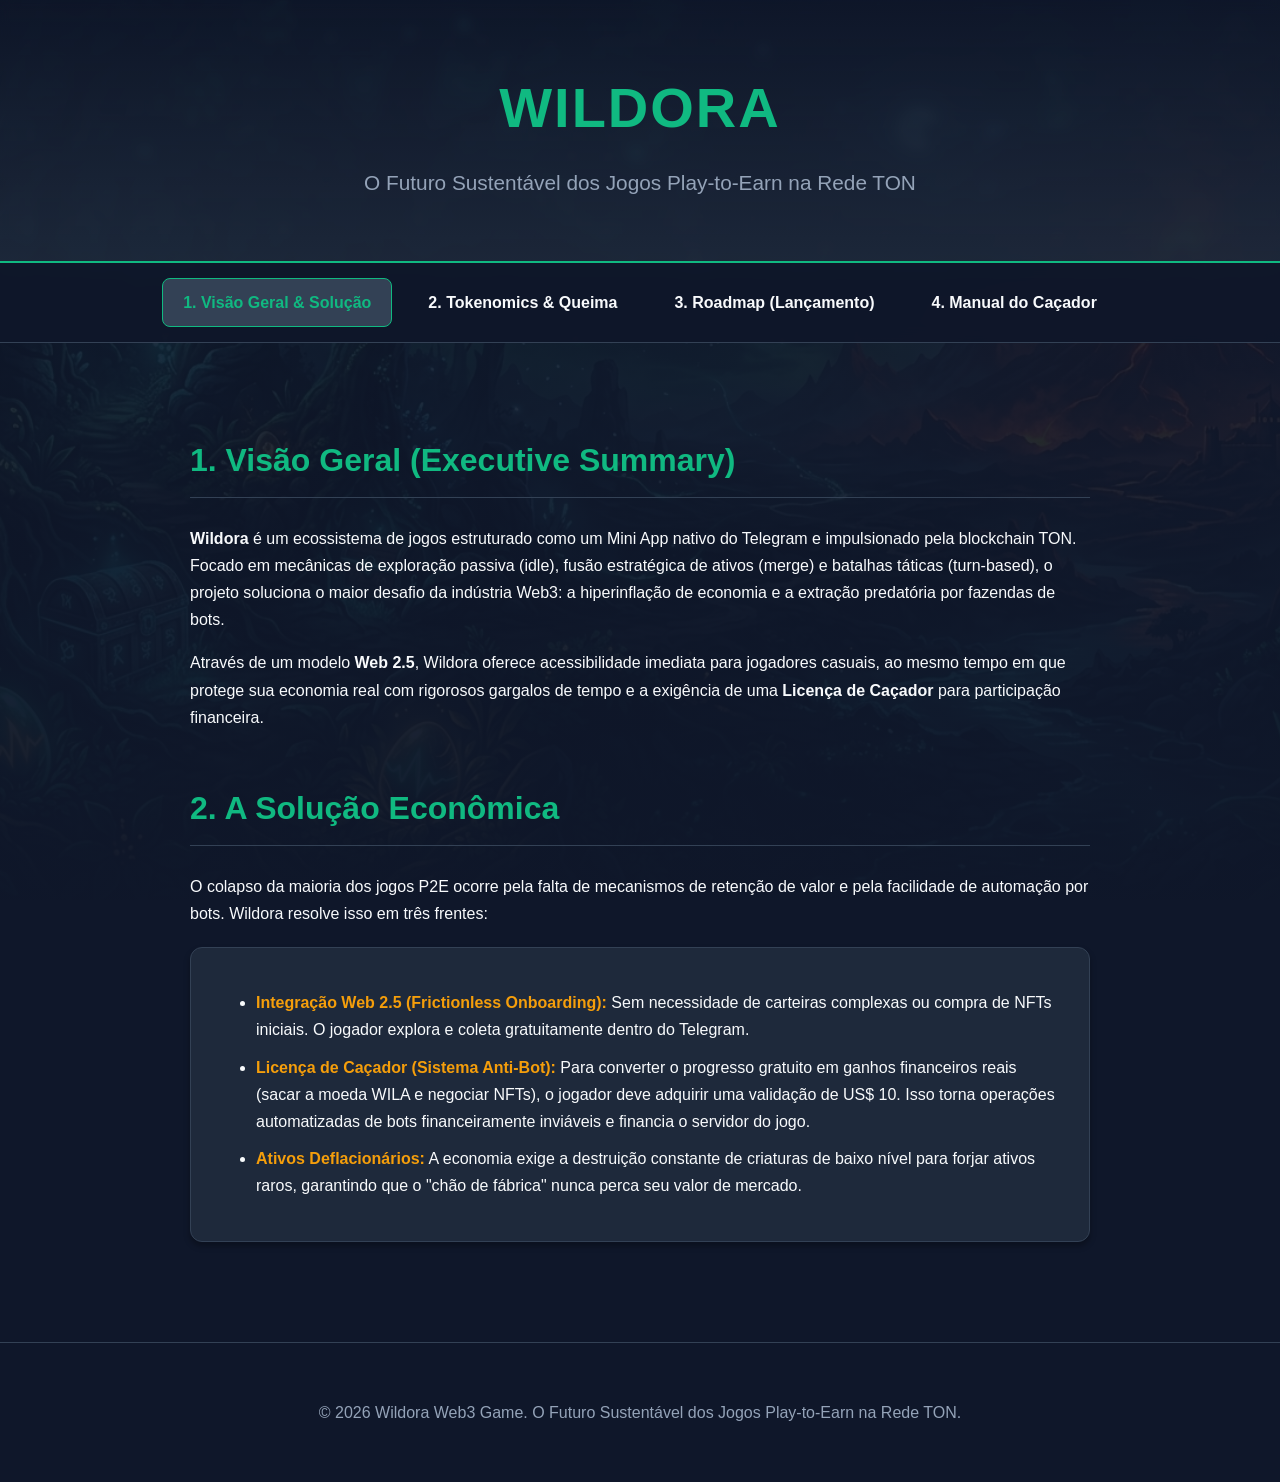
==== whitepaper.html @ 3277365c "Add files via upload" ====
﻿<!DOCTYPE html>
<html lang="pt-BR">
<head>
    <meta charset="UTF-8">
    <meta name="viewport" content="width=device-width, initial-scale=1.0">
    <title>Wildora - Whitepaper Oficial v1.1</title>
    <style>
        :root {
            --bg-color: #0f172a;
            --surface-color: #1e293b;
            --surface-hover: #334155;
            --primary: #10b981;
            --primary-glow: rgba(16, 185, 129, 0.3);
            --text-main: #f8fafc;
            --text-muted: #94a3b8;
            --accent: #f59e0b;
        }
        body {
            font-family: 'Segoe UI', Roboto, Helvetica, Arial, sans-serif;
            background-color: var(--bg-color);
            background-image: linear-gradient(rgba(15, 23, 42, 0.85), rgba(15, 23, 42, 0.98)), url('bg-whitepaper.jpg');
            background-size: cover;
            background-position: center top;
            background-attachment: fixed;
            color: var(--text-main);
            line-height: 1.7;
            margin: 0;
            padding: 0;
        }
        header {
            background: linear-gradient(180deg, rgba(15,23,42,0.6) 0%, rgba(30,41,59,0.85) 100%); backdrop-filter: blur(5px);
            padding: 60px 20px;
            text-align: center;
            border-bottom: 2px solid var(--primary);
            box-shadow: 0 4px 20px var(--primary-glow);
        }
        h1 { margin: 0; font-size: 3.5rem; color: var(--primary); letter-spacing: 2px; }
        p.subtitle { font-size: 1.3rem; color: var(--text-muted); max-width: 600px; margin: 10px auto 0; }
        
        nav {
            display: flex;
            justify-content: center;
            gap: 15px;
            padding: 15px;
            background: rgba(15, 23, 42, 0.95);
            position: sticky;
            top: 0;
            z-index: 100;
            border-bottom: 1px solid var(--surface-hover);
            backdrop-filter: blur(10px);
            flex-wrap: wrap;
        }
        nav a {
            color: var(--text-main);
            text-decoration: none;
            font-weight: 600;
            padding: 10px 20px;
            border-radius: 8px;
            transition: all 0.3s ease;
            border: 1px solid transparent;
        }
        nav a:hover, nav a.active {
            background: var(--surface-hover);
            color: var(--primary);
            border-color: var(--primary);
        }
        
        .container {
            max-width: 900px;
            margin: 0 auto;
            padding: 40px 20px;
        }
        
        .section { display: none; animation: fadeIn 0.5s ease; }
        .section.active { display: block; }
        
        @keyframes fadeIn { from { opacity: 0; transform: translateY(10px); } to { opacity: 1; transform: translateY(0); } }
        
        h2 { color: var(--primary); border-bottom: 1px solid var(--surface-hover); padding-bottom: 10px; margin-top: 50px; font-size: 2rem; }
        h3 { color: var(--accent); margin-top: 30px; font-size: 1.4rem; }
        
        .card {
            background: var(--surface-color);
            padding: 25px;
            border-radius: 12px;
            margin-top: 20px;
            border: 1px solid var(--surface-hover);
            box-shadow: 0 4px 6px rgba(0,0,0,0.3);
        }
        
        .grid-2 { display: grid; grid-template-columns: 1fr 1fr; gap: 20px; }
        @media(max-width: 600px){ .grid-2 { grid-template-columns: 1fr; } }
        
        .token-box {
            text-align: center;
            padding: 20px;
            background: rgba(16, 185, 129, 0.1);
            border: 1px solid var(--primary);
            border-radius: 12px;
        }
        .token-box h4 { margin: 0; font-size: 2rem; color: var(--text-main); }
        .token-box span { color: var(--primary); font-weight: bold; }

        .phase-box {
            border-left: 4px solid var(--primary);
            padding-left: 20px;
            margin-bottom: 30px;
            background: rgba(30, 41, 59, 0.5);
            padding: 20px;
            border-radius: 0 12px 12px 0;
        }
        .phase-box h4 { color: var(--text-main); margin-top: 0; font-size: 1.2rem; }
        
        .highlight { color: var(--primary); font-weight: bold; }
        .accent { color: var(--accent); font-weight: bold; }
        
        ul li { margin-bottom: 10px; }
        
        footer { text-align: center; padding: 40px; color: var(--text-muted); border-top: 1px solid var(--surface-hover); margin-top: 60px; }
    </style>
</head>
<body>

    <header>
        <h1>WILDORA</h1>
        <p class="subtitle">O Futuro Sustentável dos Jogos Play-to-Earn na Rede TON</p>
    </header>

    <nav>
        <a href="#overview" class="nav-link active" onclick="showSection('overview')">1. Visão Geral & Solução</a>
        <a href="#tokenomics" class="nav-link" onclick="showSection('tokenomics')">2. Tokenomics & Queima</a>
        <a href="#roadmap" class="nav-link" onclick="showSection('roadmap')">3. Roadmap (Lançamento)</a>
        <a href="#manual" class="nav-link" onclick="showSection('manual')">4. Manual do Caçador</a>
    </nav>

    <div class="container">
        
        <!-- VISÃO GERAL -->
        <div id="overview" class="section active">
            <h2>1. Visão Geral (Executive Summary)</h2>
            <p><strong>Wildora</strong> é um ecossistema de jogos estruturado como um Mini App nativo do Telegram e impulsionado pela blockchain TON. Focado em mecânicas de exploração passiva (idle), fusão estratégica de ativos (merge) e batalhas táticas (turn-based), o projeto soluciona o maior desafio da indústria Web3: a hiperinflação de economia e a extração predatória por fazendas de bots.</p>
            <p>Através de um modelo <strong>Web 2.5</strong>, Wildora oferece acessibilidade imediata para jogadores casuais, ao mesmo tempo em que protege sua economia real com rigorosos gargalos de tempo e a exigência de uma <strong>Licença de Caçador</strong> para participação financeira.</p>
            
            <h2>2. A Solução Econômica</h2>
            <p>O colapso da maioria dos jogos P2E ocorre pela falta de mecanismos de retenção de valor e pela facilidade de automação por bots. Wildora resolve isso em três frentes:</p>
            
            <div class="card">
                <ul>
                    <li><span class="accent">Integração Web 2.5 (Frictionless Onboarding):</span> Sem necessidade de carteiras complexas ou compra de NFTs iniciais. O jogador explora e coleta gratuitamente dentro do Telegram.</li>
                    <li><span class="accent">Licença de Caçador (Sistema Anti-Bot):</span> Para converter o progresso gratuito em ganhos financeiros reais (sacar a moeda WILA e negociar NFTs), o jogador deve adquirir uma validação de US$ 10. Isso torna operações automatizadas de bots financeiramente inviáveis e financia o servidor do jogo.</li>
                    <li><span class="accent">Ativos Deflacionários:</span> A economia exige a destruição constante de criaturas de baixo nível para forjar ativos raros, garantindo que o "chão de fábrica" nunca perca seu valor de mercado.</li>
                </ul>
            </div>
        </div>

        <!-- TOKENOMICS -->
        <div id="tokenomics" class="section">
            <h2>3. Tokenomics: A Moeda WILA</h2>
            <p><strong>WILA</strong> é o token utilitário central do ecossistema, operando na rede TON para garantir liquidez instantânea e taxas de transação centavadas.</p>

            <div class="grid-2" style="margin-bottom: 30px;">
                <div class="token-box">
                    <span>Fornecimento Total (Supply)</span>
                    <h4>10.000.000.000</h4>
                    <p>10 Bilhões de WILA</p>
                </div>
                <div class="token-box" style="border-color: var(--accent);">
                    <span style="color: var(--accent);">Injeção de Liquidez Exclusiva</span>
                    <h4>40% do Faturamento</h4>
                    <p>Fase 1 destina 40% das vendas para a Pool</p>
                </div>
            </div>

            <p><strong>A Promessa dos 40%:</strong> Diferente de outros jogos que criam tokens do nada, Wildora se compromete a usar <strong>40% de todo o capital arrecadado na Fase 1</strong> (compras de veículos, expansões de incubadora e itens) para parear o token WILA na Liquidity Pool do lançamento. Isso garante que o token já nasça com um <em>Price Floor</em> (valor de piso) forte e real.</p>

            <div class="card">
                <h3>Distribuição</h3>
                <ul>
                    <li><span class="highlight">50% - Recompensas do Jogo:</span> Distribuição estruturada para PvP e torneios ao longo de anos.</li>
                    <li><span class="highlight">20% - Tesouro Comunitário:</span> Fundo de ecossistema para marketing, premiações globais e rendimentos de staking de liquidez.</li>
                    <li><span class="highlight">15% - Pool de Liquidez (DEX):</span> Pareamento inicial robusto em corretoras descentralizadas.</li>
                    <li><span class="highlight">15% - Equipe de Desenvolvimento:</span> Bloqueados rigorosamente via Smart Contract Vesting programado para liberação gradual ao longo de anos.</li>
                </ul>
            </div>

            <h2>4. Arquitetura de Queima (Sinks) e Sustentabilidade</h2>
            <p>Como garantimos que os ativos não sofram hiperinflação?</p>
            <div class="card" style="border-color: var(--primary);">
                <ul>
                    <li><strong>Desgaste de Veículos:</strong> Aceleradores multiplicam a exploração, mas possuem Stamina limitada (2 a 4 horas diárias), impedindo o monopólio de mineração por superinvestidores (Whales).</li>
                    <li><strong>Expansão de Incubadora:</strong> O dreno primário de capital fixo. Custos de slots escalonam de US$ 5 até US$ 500.</li>
                    <li><strong>Triturador de Ovos:</strong> Ovos excessivos geram comida de baixo valor, retirando ovos do mercado.</li>
                    <li><strong>Fusão Exponencial:</strong> A evolução exige o sacrifício de MÚLTIPLAS criaturas idênticas do mercado. Exige monstro base no Nível 10 e consome um imposto de 1.000 a 5.000 comidas extras. O resultado da fusão não é um monstro pronto, mas sim um ovo que precisará ser chocado.</li>
                    <li><strong>Fundo e Queima (Taxas de Torneio):</strong> As taxas arrecadadas com torneios e a Licença de Caçador são divididas rigidamente: <strong>50% do valor é permanentemente Queimado (Burned)</strong> reduzindo o supply, e <strong>50% é enviado para o Fundo de Recompensa</strong> para financiar a premiação das próximas batalhas.</li>
                </ul>
            </div>
        </div>

        <!-- ROADMAP -->
        <div id="roadmap" class="section">
            <h2>5. Fases de Lançamento (Roadmap)</h2>
            <p>A implementação em estágios garante a validação da economia antes de expor o ecossistema à volatilidade do mercado aberto.</p>

            <div class="phase-box">
                <h4>Fase 1: Exploração e Geração Zero</h4>
                <p>Foco no Core Loop passivo. Os jogadores utilizam o radar, coletam baús, gerenciam a incubadora e realizam as primeiras evoluções. A loja comercializa microtransações em moeda forte (USDT/Fiduciária) para capitalizar o desenvolvimento.</p>
            </div>

            <div class="phase-box" style="border-left-color: #facc15;">
                <h4 style="color: #facc15;">Evento Especial pré-Fase 2: A Desvinculação de Grupo (NFT Prep)</h4>
                <p>Aproximadamente um mês antes das Batalhas, o sistema atual de agrupar todos os monstros idênticos será alterado. O jogador poderá <strong>dividir sua coleção em cópias individuais</strong> e evoluí-las separadamente usando sua comida guardada. Por exemplo: se você tinha uma colônia inteira agrupada, agora ela aparecerá como "3 Blobs Lvl 2, 6 Blobs Lvl 8, 5 Blobs Lvl 1". Isso é o que permite a mecânica de NFT, possibilitando que o jogador venda, por exemplo, 1 Blob Lvl 2 para o jogador X, e outro Blob Lvl 8 para o jogador Y.</p>
            </div>

            <div class="phase-box" style="border-left-color: var(--accent);">
                <h4 style="color: var(--accent);">Fase 2: A Era do Combate e Economia Aberta</h4>
                <p>Introdução de batalhas táticas PvE e PvP. Lançamento oficial do token WILA e abertura do Marketplace (NFTs "mintados"). Liberação da Licença de Caçador para destravar saques.</p>
            </div>

            <div class="phase-box">
                <h4>Fase 3: Competitividade Absoluta</h4>
                <p>Implementação de Torneios Globais com buy-in, recompensas em <strong>Ovos Lendários</strong> exclusivos do modo competitivo, e o sistema de Liquidity Pool Farming.</p>
            </div>
        </div>

        <!-- WIKI -->
        <div id="manual" class="section">
            <h2>MANUAL DO CAÇADOR: GUIA OFICIAL DE SOBREVIVÊNCIA</h2>
            <p>Bem-vindo a Wildora. Aqui você aprenderá a matemática exata das taxas de queda, custos de evolução e os segredos para dominar a Fase 1.</p>
            
            <h3>1. O Radar e a Regra da Mochila</h3>
            <p>Ao escolher seu Bioma, seu radar explorará a região <strong>1.000m² por hora</strong>, funcionando de forma 100% automática, mesmo offline.</p>
            <div class="card" style="border-color: #facc15;">
                <p><strong>O Perigo da Mochila:</strong> Sua capacidade máxima de armazenamento é de <strong>4.500m² (cerca de 4,5 horas de radar a pé)</strong>. Se você não abrir o aplicativo para recolher os espólios, o radar trava. Organize seus retornos ao jogo para nunca perder tempo útil.</p>
            </div>

            <h3>2. A Matemática dos Baús</h3>
            <p>Você não encontra baús a cada distância exata. O radar detecta Baús de forma aleatória entre <strong>3.800m² e 4.200m²</strong> mapeados. A sorte é lançada imediatamente após a abertura:</p>
            <ul>
                <li><span class="accent">55% de chance de Comida:</span> Rende em média 20 porções alimentares vitais para a evolução.</li>
                <li><span class="accent">45% de chance de Ovo:</span> Quando a sorte sorri, a raridade da criatura é definida por: Comum (35%), Raro (8%), ou Épico (2%). <em>(Monstros Lendários não estão em baús normais do mapa; prepare-se para os futuros Torneios).</em></li>
            </ul>

            <h3>3. A Incubadora e o "Triturador de Ovos"</h3>
            <p>Todo ovo exige tempo de chocadeira (Comum: 6h | Raro: 12h | Épico: 48h). Você inicia sua jornada com apenas 1 slot livre. <strong>A Regra dos 30 Dias:</strong> Ovos que ficam na mochila estragam após 30 dias.</p>
            <div class="card">
                <p><strong>O Triturador (Dica de Mestre):</strong> Tem muito ovo repetido e a incubadora está lotada? Envie o ovo cru para o Triturador! Ele é instantaneamente convertido em dezenas de comidas, salvando seu inventário e acelerando o nivelamento de outras criaturas.</p>
                <p><strong>A Oferta Irrecusável:</strong> Expandir a incubadora diretamente custa caro. Atenção à loja de Veículos: O Veículo Premium custa US$ 4.99 e, além de multiplicar a velocidade do seu radar, te dá o Slot 2 e um acelerador de tempo de brinde na primeira compra. A matemática é óbvia.</p>
            </div>

            <h3>4. O Caminho do Nível 10</h3>
            <p>Suas criaturas nascem frágeis. Para prepará-las para a Fusão ou Combate, você precisará alimentá-las com a comida específica do seu bioma.</p>
            <ul>
                <li><strong>A Curva Exponencial:</strong> O custo de comida aumenta severamente (1.4x a cada nível).</li>
                <li><span class="highlight">O Custo Real:</span> Levar um monstro Comum do Nível 1 ao Nível 10 custará exatamente <strong>488 porções de comida</strong>. Guarde seus recursos com sabedoria e não upe monstros aleatórios.</li>
            </ul>

            <h3>5. A Arte da Fusão (Merge)</h3>
            <p>Quer forjar uma raridade superior? A engenharia genética exige disciplina, sacrifício em massa e consumirá comida extra:</p>
            <div class="card" style="border-color: var(--primary);">
                <ul>
                    <li><strong>A Matemática do Sacrifício:</strong> Para forjar a evolução, você precisa ter <strong>20 cópias</strong> (se for Comum) ou <strong>10 cópias</strong> (se for Raro). Obrigatoriamente, 1 dessas cópias precisa ser a Base no <strong>Nível 10</strong>, e as outras 9 cópias serão sacrificadas no Nível 1.</li>
                    <li><strong>Comum para Raro:</strong> Funda 1 Comum Lvl 10 + 19 Comuns Lvl 1 + <strong>Taxa de 1.000 comidas.</strong></li>
                    <li><strong>Raro para Épico:</strong> Funda 1 Raro Lvl 10 + 9 Raros Lvl 1 + <strong>Taxa de 5.000 comidas.</strong></li>
                    <li><strong>O Retorno ao Ovo:</strong> O resultado da fornalha não é um monstro adulto instantâneo! A fusão expele um <strong>Ovo da nova raridade</strong>, que deverá ser colocado na incubadora e chocado normalmente.</li>
                </ul>
            </div>
        </div>
    </div>

    <footer>
        <p>&copy; 2026 Wildora Web3 Game. O Futuro Sustentável dos Jogos Play-to-Earn na Rede TON.</p>
    </footer>

    <script>
        function showSection(id) {
            document.querySelectorAll('.section').forEach(el => el.classList.remove('active'));
            document.getElementById(id).classList.add('active');
            
            document.querySelectorAll('.nav-link').forEach(el => el.classList.remove('active'));
            document.querySelector('.nav-link[href="#' + id + '"]').classList.add('active');
            window.scrollTo(0,0);
        }
    </script>
</body>
</html>
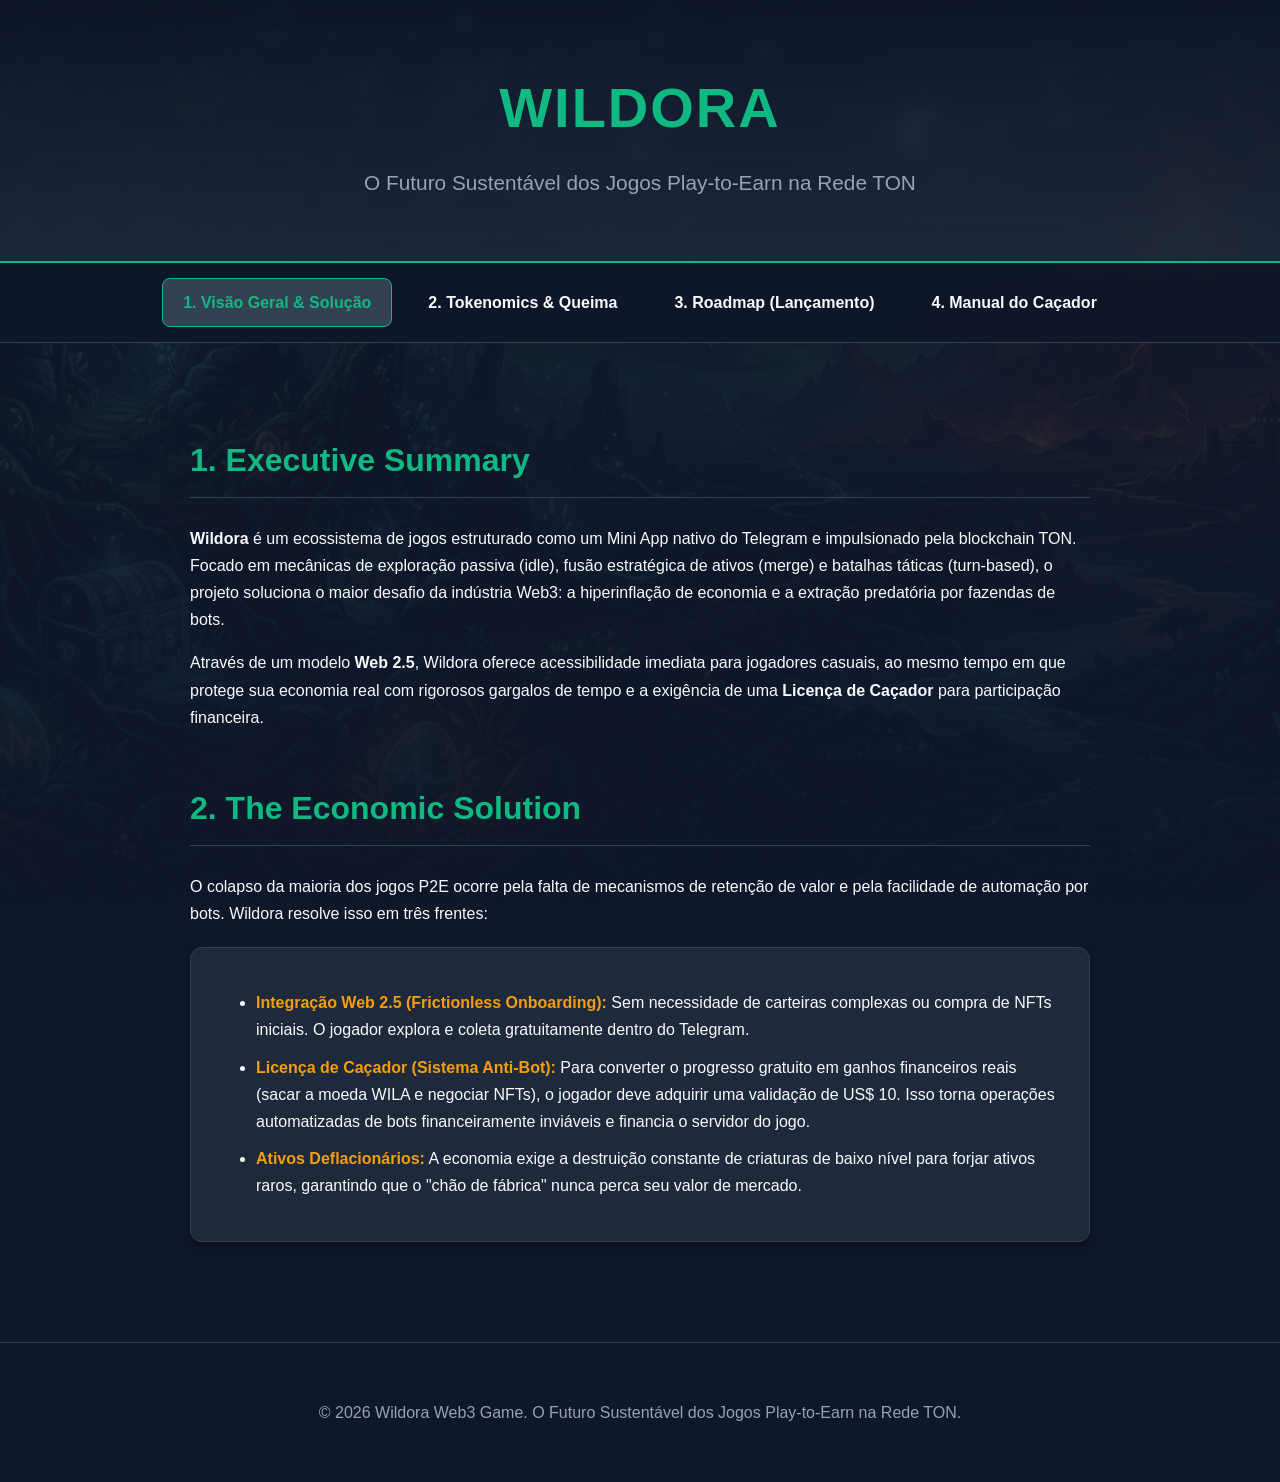
==== commit 4ec75cf6: "Add files via upload" ====
--- a/whitepaper.html
+++ b/whitepaper.html
@@ -3,7 +3,7 @@
 <head>
     <meta charset="UTF-8">
     <meta name="viewport" content="width=device-width, initial-scale=1.0">
-    <title>Wildora - Whitepaper Oficial v1.1</title>
+    <title>Wildora - Official Whitepaper v1.1</title>
     <style>
         :root {
             --bg-color: #0f172a;
@@ -137,11 +137,11 @@
         
         <!-- VISÃO GERAL -->
         <div id="overview" class="section active">
-            <h2>1. Visão Geral (Executive Summary)</h2>
+            <h2>1. Executive Summary</h2>
             <p><strong>Wildora</strong> é um ecossistema de jogos estruturado como um Mini App nativo do Telegram e impulsionado pela blockchain TON. Focado em mecânicas de exploração passiva (idle), fusão estratégica de ativos (merge) e batalhas táticas (turn-based), o projeto soluciona o maior desafio da indústria Web3: a hiperinflação de economia e a extração predatória por fazendas de bots.</p>
             <p>Através de um modelo <strong>Web 2.5</strong>, Wildora oferece acessibilidade imediata para jogadores casuais, ao mesmo tempo em que protege sua economia real com rigorosos gargalos de tempo e a exigência de uma <strong>Licença de Caçador</strong> para participação financeira.</p>
             
-            <h2>2. A Solução Econômica</h2>
+            <h2>2. The Economic Solution</h2>
             <p>O colapso da maioria dos jogos P2E ocorre pela falta de mecanismos de retenção de valor e pela facilidade de automação por bots. Wildora resolve isso em três frentes:</p>
             
             <div class="card">
@@ -155,7 +155,7 @@
 
         <!-- TOKENOMICS -->
         <div id="tokenomics" class="section">
-            <h2>3. Tokenomics: A Moeda WILA</h2>
+            <h2>3. Tokenomics: The WILA Token</h2>
             <p><strong>WILA</strong> é o token utilitário central do ecossistema, operando na rede TON para garantir liquidez instantânea e taxas de transação centavadas.</p>
 
             <div class="grid-2" style="margin-bottom: 30px;">
@@ -174,7 +174,7 @@
             <p><strong>A Promessa dos 40%:</strong> Diferente de outros jogos que criam tokens do nada, Wildora se compromete a usar <strong>40% de todo o capital arrecadado na Fase 1</strong> (compras de veículos, expansões de incubadora e itens) para parear o token WILA na Liquidity Pool do lançamento. Isso garante que o token já nasça com um <em>Price Floor</em> (valor de piso) forte e real.</p>
 
             <div class="card">
-                <h3>Distribuição</h3>
+                <h3>Distribution</h3>
                 <ul>
                     <li><span class="highlight">50% - Recompensas do Jogo:</span> Distribuição estruturada para PvP e torneios ao longo de anos.</li>
                     <li><span class="highlight">20% - Tesouro Comunitário:</span> Fundo de ecossistema para marketing, premiações globais e rendimentos de staking de liquidez.</li>
@@ -183,7 +183,7 @@
                 </ul>
             </div>
 
-            <h2>4. Arquitetura de Queima (Sinks) e Sustentabilidade</h2>
+            <h2>4. Burn Architecture (Sinks) and Sustainability</h2>
             <p>Como garantimos que os ativos não sofram hiperinflação?</p>
             <div class="card" style="border-color: var(--primary);">
                 <ul>
@@ -198,7 +198,7 @@
 
         <!-- ROADMAP -->
         <div id="roadmap" class="section">
-            <h2>5. Fases de Lançamento (Roadmap)</h2>
+            <h2>5. Release Phases (Roadmap)</h2>
             <p>A implementação em estágios garante a validação da economia antes de expor o ecossistema à volatilidade do mercado aberto.</p>
 
             <div class="phase-box">
@@ -224,37 +224,37 @@
 
         <!-- WIKI -->
         <div id="manual" class="section">
-            <h2>MANUAL DO CAÇADOR: GUIA OFICIAL DE SOBREVIVÊNCIA</h2>
+            <h2>HUNTER'S MANUAL: OFFICIAL SURVIVAL GUIDE</h2>
             <p>Bem-vindo a Wildora. Aqui você aprenderá a matemática exata das taxas de queda, custos de evolução e os segredos para dominar a Fase 1.</p>
             
-            <h3>1. O Radar e a Regra da Mochila</h3>
+            <h3>1. The Radar and the Backpack Rule</h3>
             <p>Ao escolher seu Bioma, seu radar explorará a região <strong>1.000m² por hora</strong>, funcionando de forma 100% automática, mesmo offline.</p>
             <div class="card" style="border-color: #facc15;">
                 <p><strong>O Perigo da Mochila:</strong> Sua capacidade máxima de armazenamento é de <strong>4.500m² (cerca de 4,5 horas de radar a pé)</strong>. Se você não abrir o aplicativo para recolher os espólios, o radar trava. Organize seus retornos ao jogo para nunca perder tempo útil.</p>
             </div>
 
-            <h3>2. A Matemática dos Baús</h3>
+            <h3>2. Chest Mathematics</h3>
             <p>Você não encontra baús a cada distância exata. O radar detecta Baús de forma aleatória entre <strong>3.800m² e 4.200m²</strong> mapeados. A sorte é lançada imediatamente após a abertura:</p>
             <ul>
                 <li><span class="accent">55% de chance de Comida:</span> Rende em média 20 porções alimentares vitais para a evolução.</li>
                 <li><span class="accent">45% de chance de Ovo:</span> Quando a sorte sorri, a raridade da criatura é definida por: Comum (35%), Raro (8%), ou Épico (2%). <em>(Monstros Lendários não estão em baús normais do mapa; prepare-se para os futuros Torneios).</em></li>
             </ul>
 
-            <h3>3. A Incubadora e o "Triturador de Ovos"</h3>
+            <h3>3. The Incubator and the "Egg Crusher"</h3>
             <p>Todo ovo exige tempo de chocadeira (Comum: 6h | Raro: 12h | Épico: 48h). Você inicia sua jornada com apenas 1 slot livre. <strong>A Regra dos 30 Dias:</strong> Ovos que ficam na mochila estragam após 30 dias.</p>
             <div class="card">
                 <p><strong>O Triturador (Dica de Mestre):</strong> Tem muito ovo repetido e a incubadora está lotada? Envie o ovo cru para o Triturador! Ele é instantaneamente convertido em dezenas de comidas, salvando seu inventário e acelerando o nivelamento de outras criaturas.</p>
                 <p><strong>A Oferta Irrecusável:</strong> Expandir a incubadora diretamente custa caro. Atenção à loja de Veículos: O Veículo Premium custa US$ 4.99 e, além de multiplicar a velocidade do seu radar, te dá o Slot 2 e um acelerador de tempo de brinde na primeira compra. A matemática é óbvia.</p>
             </div>
 
-            <h3>4. O Caminho do Nível 10</h3>
+            <h3>4. The Path to Level 10</h3>
             <p>Suas criaturas nascem frágeis. Para prepará-las para a Fusão ou Combate, você precisará alimentá-las com a comida específica do seu bioma.</p>
             <ul>
                 <li><strong>A Curva Exponencial:</strong> O custo de comida aumenta severamente (1.4x a cada nível).</li>
                 <li><span class="highlight">O Custo Real:</span> Levar um monstro Comum do Nível 1 ao Nível 10 custará exatamente <strong>488 porções de comida</strong>. Guarde seus recursos com sabedoria e não upe monstros aleatórios.</li>
             </ul>
 
-            <h3>5. A Arte da Fusão (Merge)</h3>
+            <h3>5. The Art of Merging</h3>
             <p>Quer forjar uma raridade superior? A engenharia genética exige disciplina, sacrifício em massa e consumirá comida extra:</p>
             <div class="card" style="border-color: var(--primary);">
                 <ul>
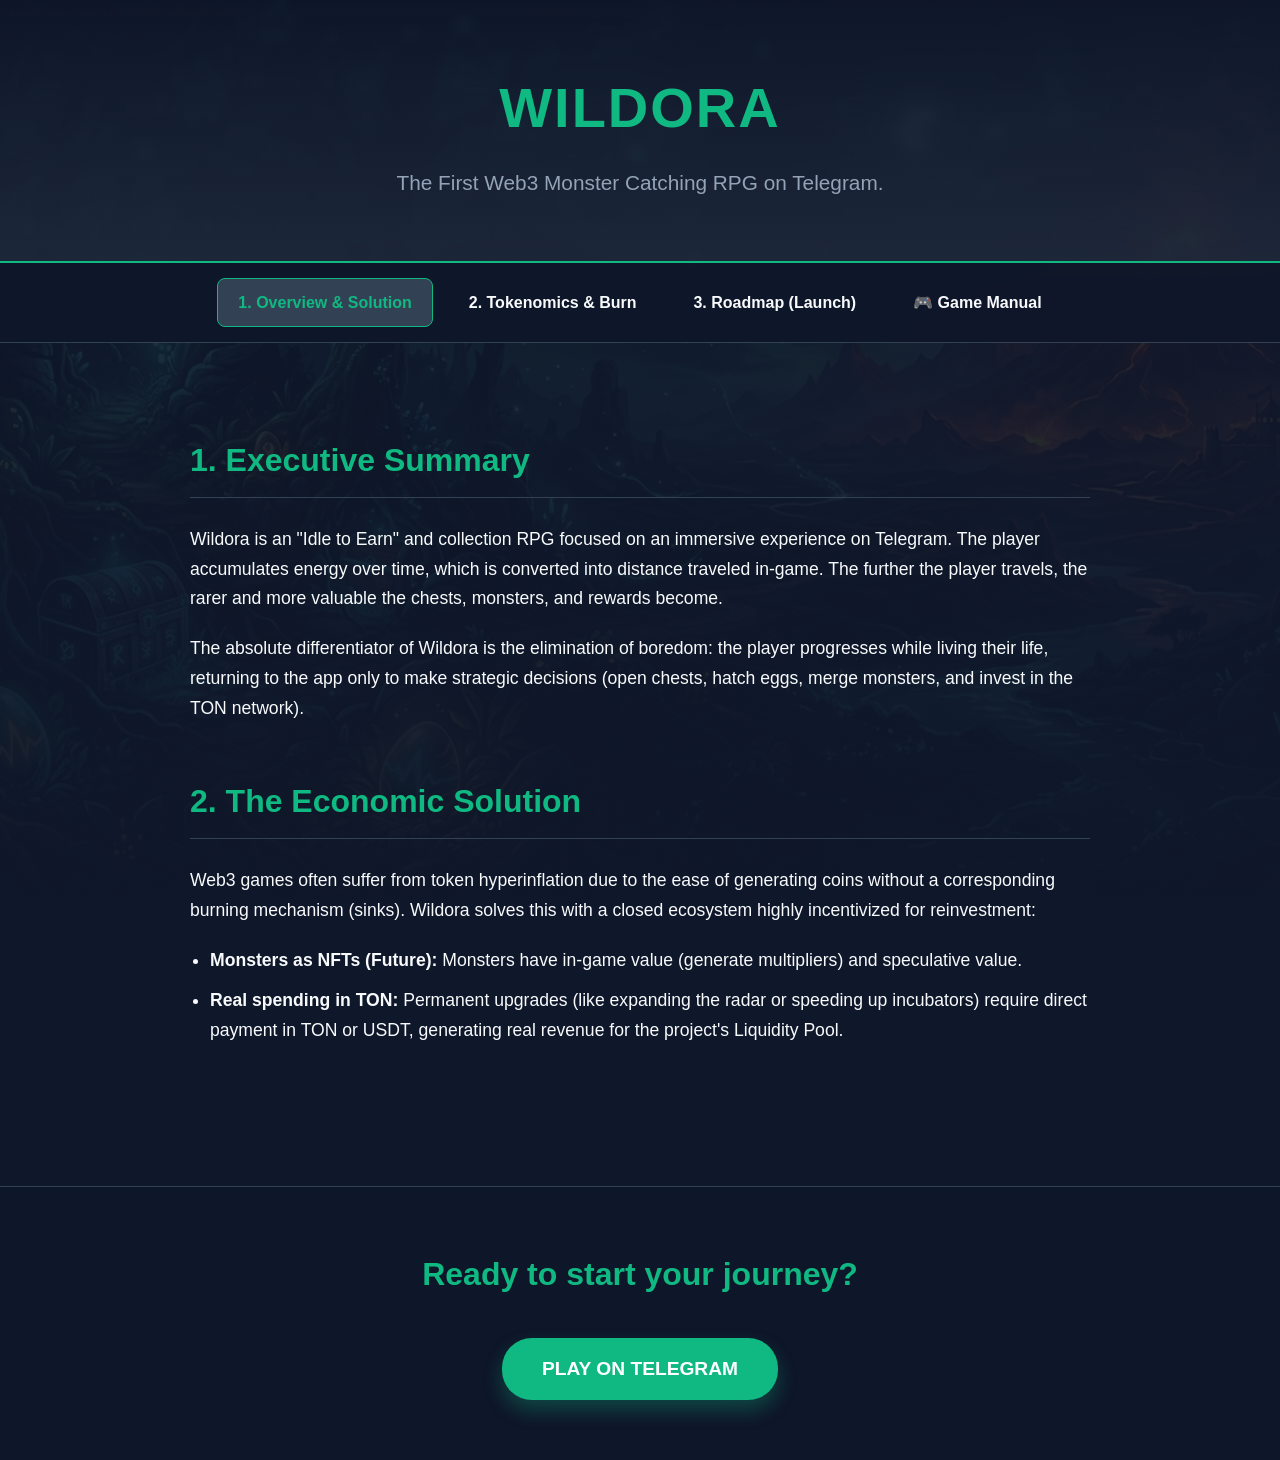
==== commit 7c753399: "Add files via upload" ====
--- a/whitepaper.html
+++ b/whitepaper.html
@@ -1,5 +1,5 @@
-﻿<!DOCTYPE html>
-<html lang="pt-BR">
+<!DOCTYPE html>
+<html lang="en">
 <head>
     <meta charset="UTF-8">
     <meta name="viewport" content="width=device-width, initial-scale=1.0">
@@ -78,208 +78,153 @@
         
         h2 { color: var(--primary); border-bottom: 1px solid var(--surface-hover); padding-bottom: 10px; margin-top: 50px; font-size: 2rem; }
         h3 { color: var(--accent); margin-top: 30px; font-size: 1.4rem; }
-        
-        .card {
-            background: var(--surface-color);
-            padding: 25px;
-            border-radius: 12px;
-            margin-top: 20px;
-            border: 1px solid var(--surface-hover);
-            box-shadow: 0 4px 6px rgba(0,0,0,0.3);
-        }
-        
-        .grid-2 { display: grid; grid-template-columns: 1fr 1fr; gap: 20px; }
-        @media(max-width: 600px){ .grid-2 { grid-template-columns: 1fr; } }
-        
-        .token-box {
+        p { margin-bottom: 20px; font-size: 1.1rem; }
+        ul { margin-bottom: 20px; padding-left: 20px; }
+        li { margin-bottom: 10px; font-size: 1.1rem; }
+        
+        .alert {
+            background: rgba(245, 158, 11, 0.1);
+            border-left: 4px solid var(--accent);
+            padding: 15px 20px;
+            margin: 30px 0;
+            border-radius: 0 8px 8px 0;
+        }
+        
+        .footer-cta {
             text-align: center;
-            padding: 20px;
-            background: rgba(16, 185, 129, 0.1);
-            border: 1px solid var(--primary);
-            border-radius: 12px;
-        }
-        .token-box h4 { margin: 0; font-size: 2rem; color: var(--text-main); }
-        .token-box span { color: var(--primary); font-weight: bold; }
-
-        .phase-box {
-            border-left: 4px solid var(--primary);
-            padding-left: 20px;
-            margin-bottom: 30px;
-            background: rgba(30, 41, 59, 0.5);
-            padding: 20px;
-            border-radius: 0 12px 12px 0;
-        }
-        .phase-box h4 { color: var(--text-main); margin-top: 0; font-size: 1.2rem; }
-        
-        .highlight { color: var(--primary); font-weight: bold; }
-        .accent { color: var(--accent); font-weight: bold; }
-        
-        ul li { margin-bottom: 10px; }
-        
-        footer { text-align: center; padding: 40px; color: var(--text-muted); border-top: 1px solid var(--surface-hover); margin-top: 60px; }
+            margin-top: 80px;
+            padding: 60px 20px;
+            background: rgba(15, 23, 42, 0.9);
+            border-top: 1px solid var(--surface-hover);
+        }
+        .btn {
+            display: inline-block;
+            background: var(--primary);
+            color: #fff;
+            padding: 15px 40px;
+            text-decoration: none;
+            font-size: 1.2rem;
+            font-weight: bold;
+            border-radius: 30px;
+            box-shadow: 0 10px 20px var(--primary-glow);
+            transition: all 0.3s ease;
+        }
+        .btn:hover {
+            transform: translateY(-3px);
+            box-shadow: 0 15px 30px var(--primary-glow);
+        }
     </style>
 </head>
 <body>
 
     <header>
         <h1>WILDORA</h1>
-        <p class="subtitle">O Futuro Sustentável dos Jogos Play-to-Earn na Rede TON</p>
+        <p class="subtitle">The First Web3 Monster Catching RPG on Telegram.</p>
     </header>
 
     <nav>
-        <a href="#overview" class="nav-link active" onclick="showSection('overview')">1. Visão Geral & Solução</a>
-        <a href="#tokenomics" class="nav-link" onclick="showSection('tokenomics')">2. Tokenomics & Queima</a>
-        <a href="#roadmap" class="nav-link" onclick="showSection('roadmap')">3. Roadmap (Lançamento)</a>
-        <a href="#manual" class="nav-link" onclick="showSection('manual')">4. Manual do Caçador</a>
+        <a href="#overview" class="nav-link active" onclick="showSection('overview')">1. Overview & Solution</a>
+        <a href="#tokenomics" class="nav-link" onclick="showSection('tokenomics')">2. Tokenomics & Burn</a>
+        <a href="#roadmap" class="nav-link" onclick="showSection('roadmap')">3. Roadmap (Launch)</a>
+        <a href="#manual" class="nav-link" onclick="showSection('manual')">🎮 Game Manual</a>
     </nav>
 
     <div class="container">
         
-        <!-- VISÃO GERAL -->
+        <!-- OVERVIEW -->
         <div id="overview" class="section active">
             <h2>1. Executive Summary</h2>
-            <p><strong>Wildora</strong> é um ecossistema de jogos estruturado como um Mini App nativo do Telegram e impulsionado pela blockchain TON. Focado em mecânicas de exploração passiva (idle), fusão estratégica de ativos (merge) e batalhas táticas (turn-based), o projeto soluciona o maior desafio da indústria Web3: a hiperinflação de economia e a extração predatória por fazendas de bots.</p>
-            <p>Através de um modelo <strong>Web 2.5</strong>, Wildora oferece acessibilidade imediata para jogadores casuais, ao mesmo tempo em que protege sua economia real com rigorosos gargalos de tempo e a exigência de uma <strong>Licença de Caçador</strong> para participação financeira.</p>
-            
+            <p>Wildora is an "Idle to Earn" and collection RPG focused on an immersive experience on Telegram. The player accumulates energy over time, which is converted into distance traveled in-game. The further the player travels, the rarer and more valuable the chests, monsters, and rewards become.</p>
+            <p>The absolute differentiator of Wildora is the elimination of boredom: the player progresses while living their life, returning to the app only to make strategic decisions (open chests, hatch eggs, merge monsters, and invest in the TON network).</p>
+
             <h2>2. The Economic Solution</h2>
-            <p>O colapso da maioria dos jogos P2E ocorre pela falta de mecanismos de retenção de valor e pela facilidade de automação por bots. Wildora resolve isso em três frentes:</p>
-            
-            <div class="card">
-                <ul>
-                    <li><span class="accent">Integração Web 2.5 (Frictionless Onboarding):</span> Sem necessidade de carteiras complexas ou compra de NFTs iniciais. O jogador explora e coleta gratuitamente dentro do Telegram.</li>
-                    <li><span class="accent">Licença de Caçador (Sistema Anti-Bot):</span> Para converter o progresso gratuito em ganhos financeiros reais (sacar a moeda WILA e negociar NFTs), o jogador deve adquirir uma validação de US$ 10. Isso torna operações automatizadas de bots financeiramente inviáveis e financia o servidor do jogo.</li>
-                    <li><span class="accent">Ativos Deflacionários:</span> A economia exige a destruição constante de criaturas de baixo nível para forjar ativos raros, garantindo que o "chão de fábrica" nunca perca seu valor de mercado.</li>
-                </ul>
-            </div>
+            <p>Web3 games often suffer from token hyperinflation due to the ease of generating coins without a corresponding burning mechanism (sinks). Wildora solves this with a closed ecosystem highly incentivized for reinvestment:</p>
+            <ul>
+                <li><strong>Monsters as NFTs (Future):</strong> Monsters have in-game value (generate multipliers) and speculative value.</li>
+                <li><strong>Real spending in TON:</strong> Permanent upgrades (like expanding the radar or speeding up incubators) require direct payment in TON or USDT, generating real revenue for the project's Liquidity Pool.</li>
+            </ul>
         </div>
 
         <!-- TOKENOMICS -->
         <div id="tokenomics" class="section">
             <h2>3. Tokenomics: The WILA Token</h2>
-            <p><strong>WILA</strong> é o token utilitário central do ecossistema, operando na rede TON para garantir liquidez instantânea e taxas de transação centavadas.</p>
-
-            <div class="grid-2" style="margin-bottom: 30px;">
-                <div class="token-box">
-                    <span>Fornecimento Total (Supply)</span>
-                    <h4>10.000.000.000</h4>
-                    <p>10 Bilhões de WILA</p>
-                </div>
-                <div class="token-box" style="border-color: var(--accent);">
-                    <span style="color: var(--accent);">Injeção de Liquidez Exclusiva</span>
-                    <h4>40% do Faturamento</h4>
-                    <p>Fase 1 destina 40% das vendas para a Pool</p>
-                </div>
-            </div>
-
-            <p><strong>A Promessa dos 40%:</strong> Diferente de outros jogos que criam tokens do nada, Wildora se compromete a usar <strong>40% de todo o capital arrecadado na Fase 1</strong> (compras de veículos, expansões de incubadora e itens) para parear o token WILA na Liquidity Pool do lançamento. Isso garante que o token já nasça com um <em>Price Floor</em> (valor de piso) forte e real.</p>
-
-            <div class="card">
-                <h3>Distribution</h3>
-                <ul>
-                    <li><span class="highlight">50% - Recompensas do Jogo:</span> Distribuição estruturada para PvP e torneios ao longo de anos.</li>
-                    <li><span class="highlight">20% - Tesouro Comunitário:</span> Fundo de ecossistema para marketing, premiações globais e rendimentos de staking de liquidez.</li>
-                    <li><span class="highlight">15% - Pool de Liquidez (DEX):</span> Pareamento inicial robusto em corretoras descentralizadas.</li>
-                    <li><span class="highlight">15% - Equipe de Desenvolvimento:</span> Bloqueados rigorosamente via Smart Contract Vesting programado para liberação gradual ao longo de anos.</li>
-                </ul>
-            </div>
+            <p>$WILA (Wildora Token) will be launched on the TON network and will be the center of the game's high-level economy.</p>
+            
+            <h3>Distribution</h3>
+            <ul>
+                <li><strong>Liquidity Pool (LP):</strong> 40% (Funded directly by in-game upgrades sold in TON)</li>
+                <li><strong>Play-to-Earn Rewards:</strong> 30% (Distributed in Events and Leagues)</li>
+                <li><strong>Team & Development:</strong> 15% (Locked for 1 year - Cliff)</li>
+                <li><strong>Marketing & Partnerships:</strong> 15%</li>
+            </ul>
 
             <h2>4. Burn Architecture (Sinks) and Sustainability</h2>
-            <p>Como garantimos que os ativos não sofram hiperinflação?</p>
-            <div class="card" style="border-color: var(--primary);">
-                <ul>
-                    <li><strong>Desgaste de Veículos:</strong> Aceleradores multiplicam a exploração, mas possuem Stamina limitada (2 a 4 horas diárias), impedindo o monopólio de mineração por superinvestidores (Whales).</li>
-                    <li><strong>Expansão de Incubadora:</strong> O dreno primário de capital fixo. Custos de slots escalonam de US$ 5 até US$ 500.</li>
-                    <li><strong>Triturador de Ovos:</strong> Ovos excessivos geram comida de baixo valor, retirando ovos do mercado.</li>
-                    <li><strong>Fusão Exponencial:</strong> A evolução exige o sacrifício de MÚLTIPLAS criaturas idênticas do mercado. Exige monstro base no Nível 10 e consome um imposto de 1.000 a 5.000 comidas extras. O resultado da fusão não é um monstro pronto, mas sim um ovo que precisará ser chocado.</li>
-                    <li><strong>Fundo e Queima (Taxas de Torneio):</strong> As taxas arrecadadas com torneios e a Licença de Caçador são divididas rigidamente: <strong>50% do valor é permanentemente Queimado (Burned)</strong> reduzindo o supply, e <strong>50% é enviado para o Fundo de Recompensa</strong> para financiar a premiação das próximas batalhas.</li>
-                </ul>
-            </div>
+            <p>The health of a Web3 game lies in its ability to make the player spend the currency. Implemented mechanisms:</p>
+            <ul>
+                <li><strong>Merge Roulette:</strong> Merging 5 common monsters has a 20% failure rate, destroying all of them. This acts as a deflationary sink for NFTs/Tokens.</li>
+                <li><strong>Short-Term Consumables:</strong> Items like "Radar Boost" cost real money or tokens, last a short time, and create an addictive loop of constant spending to stay ahead in Leagues.</li>
+            </ul>
         </div>
 
         <!-- ROADMAP -->
         <div id="roadmap" class="section">
             <h2>5. Release Phases (Roadmap)</h2>
-            <p>A implementação em estágios garante a validação da economia antes de expor o ecossistema à volatilidade do mercado aberto.</p>
-
-            <div class="phase-box">
-                <h4>Fase 1: Exploração e Geração Zero</h4>
-                <p>Foco no Core Loop passivo. Os jogadores utilizam o radar, coletam baús, gerenciam a incubadora e realizam as primeiras evoluções. A loja comercializa microtransações em moeda forte (USDT/Fiduciária) para capitalizar o desenvolvimento.</p>
-            </div>
-
-            <div class="phase-box" style="border-left-color: #facc15;">
-                <h4 style="color: #facc15;">Evento Especial pré-Fase 2: A Desvinculação de Grupo (NFT Prep)</h4>
-                <p>Aproximadamente um mês antes das Batalhas, o sistema atual de agrupar todos os monstros idênticos será alterado. O jogador poderá <strong>dividir sua coleção em cópias individuais</strong> e evoluí-las separadamente usando sua comida guardada. Por exemplo: se você tinha uma colônia inteira agrupada, agora ela aparecerá como "3 Blobs Lvl 2, 6 Blobs Lvl 8, 5 Blobs Lvl 1". Isso é o que permite a mecânica de NFT, possibilitando que o jogador venda, por exemplo, 1 Blob Lvl 2 para o jogador X, e outro Blob Lvl 8 para o jogador Y.</p>
-            </div>
-
-            <div class="phase-box" style="border-left-color: var(--accent);">
-                <h4 style="color: var(--accent);">Fase 2: A Era do Combate e Economia Aberta</h4>
-                <p>Introdução de batalhas táticas PvE e PvP. Lançamento oficial do token WILA e abertura do Marketplace (NFTs "mintados"). Liberação da Licença de Caçador para destravar saques.</p>
-            </div>
-
-            <div class="phase-box">
-                <h4>Fase 3: Competitividade Absoluta</h4>
-                <p>Implementação de Torneios Globais com buy-in, recompensas em <strong>Ovos Lendários</strong> exclusivos do modo competitivo, e o sistema de Liquidity Pool Farming.</p>
-            </div>
-        </div>
-
-        <!-- WIKI -->
+            <ul>
+                <li><strong>Phase 1: Alpha Test (Current).</strong> Telegram bot launch. Offline idle tracking, chests, eggs, inventory, and functional incubators.</li>
+                <li><strong>Phase 2: Economy Activated.</strong> Official TON Wallet integration. Purchase of consumables and acceleration ovens using real cryptocurrency.</li>
+                <li><strong>Phase 3: TGE (Token Generation Event).</strong> Creation of the $WILA Token, conversion of in-game metrics into an Airdrop, and Ranked Leagues creation.</li>
+            </ul>
+        </div>
+
+        <!-- MANUAL -->
         <div id="manual" class="section">
             <h2>HUNTER'S MANUAL: OFFICIAL SURVIVAL GUIDE</h2>
-            <p>Bem-vindo a Wildora. Aqui você aprenderá a matemática exata das taxas de queda, custos de evolução e os segredos para dominar a Fase 1.</p>
             
             <h3>1. The Radar and the Backpack Rule</h3>
-            <p>Ao escolher seu Bioma, seu radar explorará a região <strong>1.000m² por hora</strong>, funcionando de forma 100% automática, mesmo offline.</p>
-            <div class="card" style="border-color: #facc15;">
-                <p><strong>O Perigo da Mochila:</strong> Sua capacidade máxima de armazenamento é de <strong>4.500m² (cerca de 4,5 horas de radar a pé)</strong>. Se você não abrir o aplicativo para recolher os espólios, o radar trava. Organize seus retornos ao jogo para nunca perder tempo útil.</p>
+            <p>The core of the game. While you live your life, the Radar collects distance over time. Every 1,000m, you earn 1 reward chest.</p>
+            <div class="alert">
+                <strong>Attention:</strong> The Radar is a "backpack" with a maximum limit (e.g., 4500m at level 1). If the limit is reached, you stop generating chests. Enter the game and press "Claim" to empty the radar and continue earning.
             </div>
 
             <h3>2. Chest Mathematics</h3>
-            <p>Você não encontra baús a cada distância exata. O radar detecta Baús de forma aleatória entre <strong>3.800m² e 4.200m²</strong> mapeados. A sorte é lançada imediatamente após a abertura:</p>
-            <ul>
-                <li><span class="accent">55% de chance de Comida:</span> Rende em média 20 porções alimentares vitais para a evolução.</li>
-                <li><span class="accent">45% de chance de Ovo:</span> Quando a sorte sorri, a raridade da criatura é definida por: Comum (35%), Raro (8%), ou Épico (2%). <em>(Monstros Lendários não estão em baús normais do mapa; prepare-se para os futuros Torneios).</em></li>
+            <p>Opened a chest? The gods of luck roll the dice:</p>
+            <ul>
+                <li><strong>40% chance</strong> of finding <b>Food</b> (Essential in-game currency to level up).</li>
+                <li><strong>60% chance</strong> of finding a <b>Mysterious Egg</b>.</li>
             </ul>
 
             <h3>3. The Incubator and the "Egg Crusher"</h3>
-            <p>Todo ovo exige tempo de chocadeira (Comum: 6h | Raro: 12h | Épico: 48h). Você inicia sua jornada com apenas 1 slot livre. <strong>A Regra dos 30 Dias:</strong> Ovos que ficam na mochila estragam após 30 dias.</p>
-            <div class="card">
-                <p><strong>O Triturador (Dica de Mestre):</strong> Tem muito ovo repetido e a incubadora está lotada? Envie o ovo cru para o Triturador! Ele é instantaneamente convertido em dezenas de comidas, salvando seu inventário e acelerando o nivelamento de outras criaturas.</p>
-                <p><strong>A Oferta Irrecusável:</strong> Expandir a incubadora diretamente custa caro. Atenção à loja de Veículos: O Veículo Premium custa US$ 4.99 e, além de multiplicar a velocidade do seu radar, te dá o Slot 2 e um acelerador de tempo de brinde na primeira compra. A matemática é óbvia.</p>
+            <p>You only have ONE incubator by default. Eggs take a long time to hatch (Common eggs take hours, Epics can take days).</p>
+            <div class="alert">
+                If your egg inventory fills up, new chests will lose the eggs (they are discarded). The solution? Buy an Acceleration Oven in the Shop (with real money/TON) and decrease hatching time by 15x!
             </div>
 
             <h3>4. The Path to Level 10</h3>
-            <p>Suas criaturas nascem frágeis. Para prepará-las para a Fusão ou Combate, você precisará alimentá-las com a comida específica do seu bioma.</p>
-            <ul>
-                <li><strong>A Curva Exponencial:</strong> O custo de comida aumenta severamente (1.4x a cada nível).</li>
-                <li><span class="highlight">O Custo Real:</span> Levar um monstro Comum do Nível 1 ao Nível 10 custará exatamente <strong>488 porções de comida</strong>. Guarde seus recursos com sabedoria e não upe monstros aleatórios.</li>
-            </ul>
+            <p>Monsters are born weak (Level 1). You must feed them (Spending Food). Each level they gain drastically increases your <b>Mining Power</b> for the future Airdrop.</p>
+            <p>The current maximum level is 10. You have to decide: Focus all your food on your favorite Epic monster, or level up several common ones for "Merging"?</p>
 
             <h3>5. The Art of Merging</h3>
-            <p>Quer forjar uma raridade superior? A engenharia genética exige disciplina, sacrifício em massa e consumirá comida extra:</p>
-            <div class="card" style="border-color: var(--primary);">
-                <ul>
-                    <li><strong>A Matemática do Sacrifício:</strong> Para forjar a evolução, você precisa ter <strong>20 cópias</strong> (se for Comum) ou <strong>10 cópias</strong> (se for Raro). Obrigatoriamente, 1 dessas cópias precisa ser a Base no <strong>Nível 10</strong>, e as outras 9 cópias serão sacrificadas no Nível 1.</li>
-                    <li><strong>Comum para Raro:</strong> Funda 1 Comum Lvl 10 + 19 Comuns Lvl 1 + <strong>Taxa de 1.000 comidas.</strong></li>
-                    <li><strong>Raro para Épico:</strong> Funda 1 Raro Lvl 10 + 9 Raros Lvl 1 + <strong>Taxa de 5.000 comidas.</strong></li>
-                    <li><strong>O Retorno ao Ovo:</strong> O resultado da fornalha não é um monstro adulto instantâneo! A fusão expele um <strong>Ovo da nova raridade</strong>, que deverá ser colocado na incubadora e chocado normalmente.</li>
-                </ul>
-            </div>
-        </div>
+            <p>Duplicate monsters aren't trash, they are your greatest weapon. When you gather <b>5 identical monsters</b> that are at the <b>maximum level (10)</b>, you can use the <i>Fusion Chamber</i>.</p>
+            <p>Fusion transforms 5 "Common" monsters into 1 "Rare" from the same biome. But beware: Fusion has a failure rate to burn inflation. Be strategic.</p>
+        </div>
+
     </div>
 
-    <footer>
-        <p>&copy; 2026 Wildora Web3 Game. O Futuro Sustentável dos Jogos Play-to-Earn na Rede TON.</p>
-    </footer>
+    <div class="footer-cta">
+        <h2 style="border:none; margin-top:0;">Ready to start your journey?</h2>
+        <a href="https://t.me/WildoraBot" class="btn" target="_blank">PLAY ON TELEGRAM</a>
+    </div>
 
     <script>
         function showSection(id) {
-            document.querySelectorAll('.section').forEach(el => el.classList.remove('active'));
+            document.querySelectorAll('.section').forEach(s => s.classList.remove('active'));
             document.getElementById(id).classList.add('active');
             
-            document.querySelectorAll('.nav-link').forEach(el => el.classList.remove('active'));
-            document.querySelector('.nav-link[href="#' + id + '"]').classList.add('active');
-            window.scrollTo(0,0);
+            document.querySelectorAll('.nav-link').forEach(l => l.classList.remove('active'));
+            event.target.classList.add('active');
+            
+            window.scrollTo({ top: 0, behavior: 'smooth' });
         }
     </script>
 </body>
-</html>
+</html>
